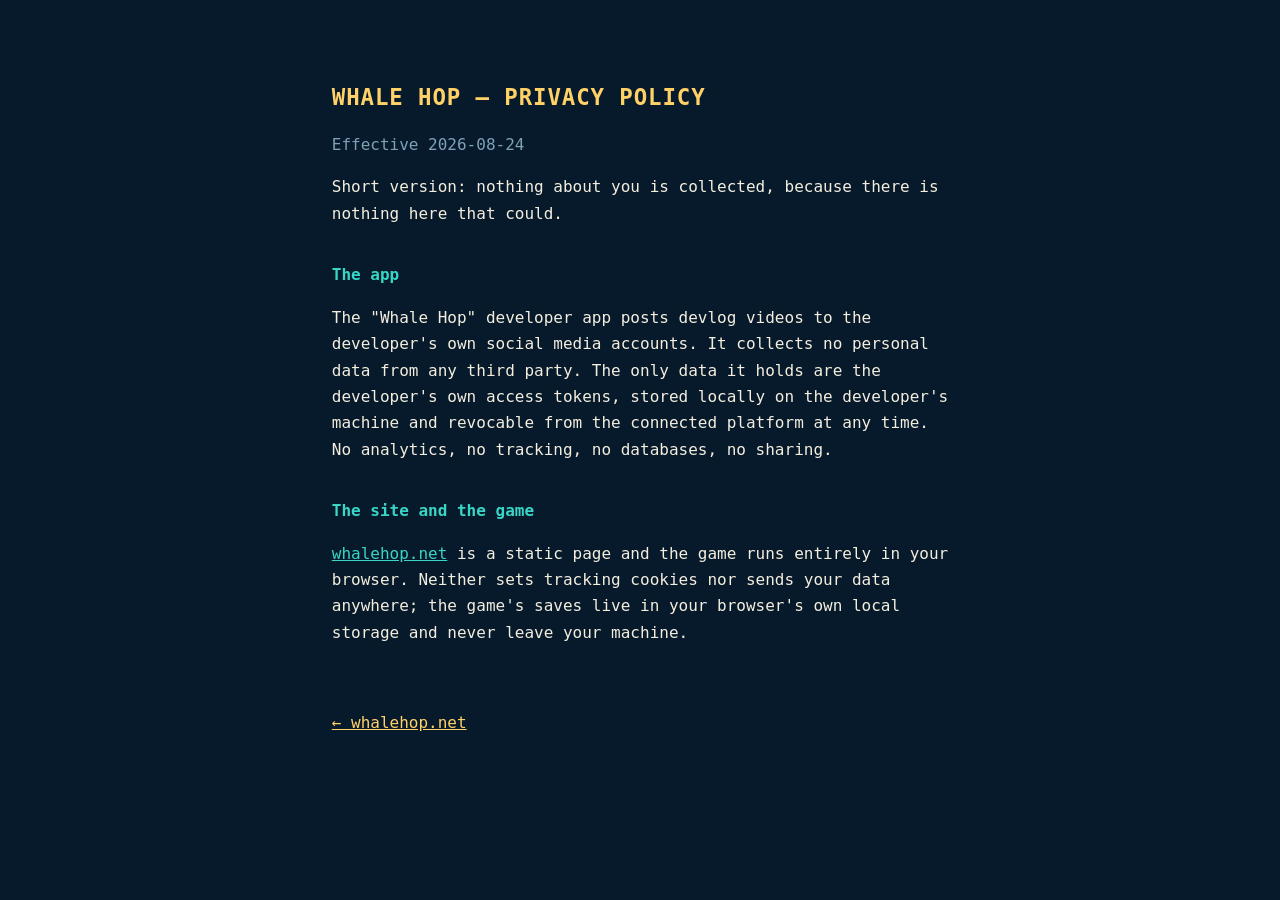
==== privacy.html @ 386e203c "Terms and privacy pages, because TikTok's app form wants URLs that resolve Two static pages in the s" ====
<!doctype html><html lang="en"><head><meta charset="utf-8">
<meta name="viewport" content="width=device-width,initial-scale=1">
<title>Privacy Policy — Whale Hop</title><style>
  body{margin:0;background:#071a2c;color:#f4eede;font:16px/1.65 "IBM Plex Mono",ui-monospace,Consolas,monospace;}
  main{max-width:64ch;margin:0 auto;padding:4rem 1.5rem 6rem;}
  h1{color:#ffd166;font-size:1.4rem;letter-spacing:.04em;}
  h2{color:#37d6c5;font-size:1rem;margin-top:2.2rem;}
  a{color:#37d6c5;} p{margin:1rem 0;} .dim{color:#7fa0b5;}
  .back{display:inline-block;margin-top:3rem;color:#ffd166;}
</style></head><body><main>
<h1>WHALE HOP — PRIVACY POLICY</h1>
<p class="dim">Effective 2026-08-24</p>
<p>Short version: nothing about you is collected, because there is nothing here that could.</p>
<h2>The app</h2>
<p>The "Whale Hop" developer app posts devlog videos to the developer's own social media
accounts. It collects no personal data from any third party. The only data it holds are the
developer's own access tokens, stored locally on the developer's machine and revocable from
the connected platform at any time. No analytics, no tracking, no databases, no sharing.</p>
<h2>The site and the game</h2>
<p><a href="https://whalehop.net">whalehop.net</a> is a static page and the game runs entirely
in your browser. Neither sets tracking cookies nor sends your data anywhere; the game's saves
live in your browser's own local storage and never leave your machine.</p>
<a class="back" href="https://whalehop.net">← whalehop.net</a>
</main></body></html>
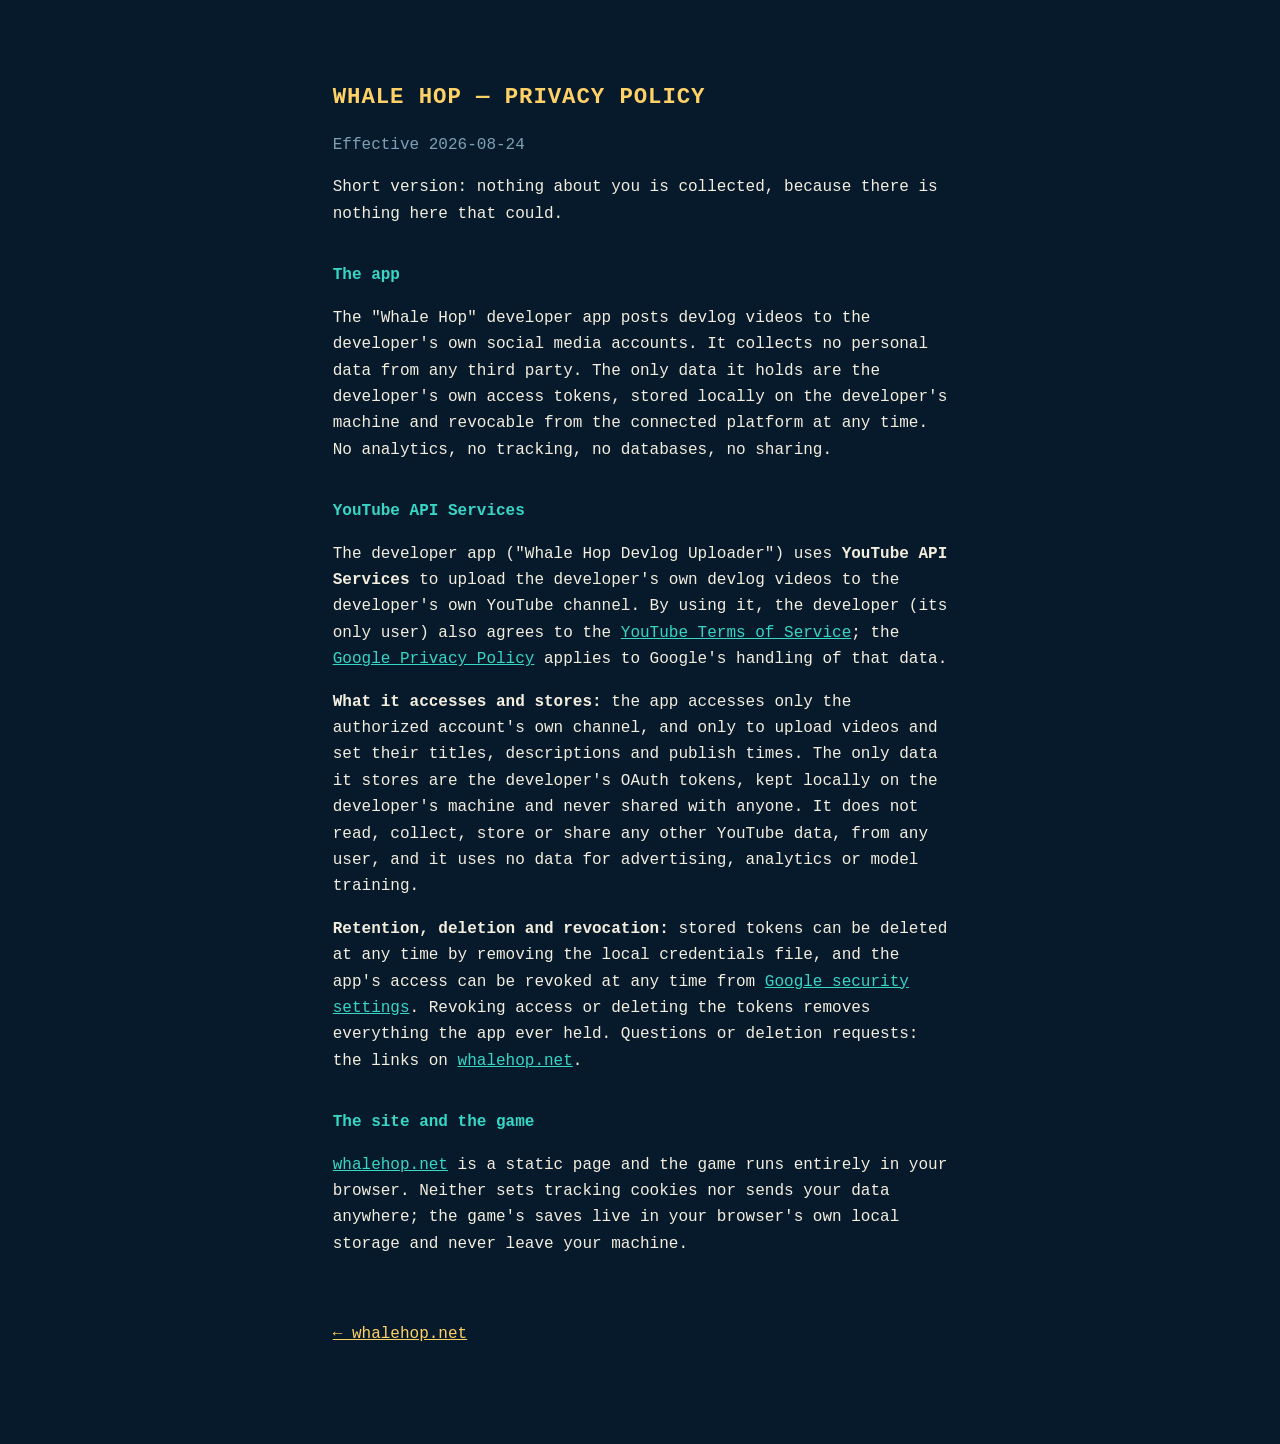
==== commit acc95bb9: "The privacy policy grows the YouTube API Services section the audit checks for Use of YouTube API Se" ====
--- a/privacy.html
+++ b/privacy.html
@@ -16,6 +16,23 @@
 accounts. It collects no personal data from any third party. The only data it holds are the
 developer's own access tokens, stored locally on the developer's machine and revocable from
 the connected platform at any time. No analytics, no tracking, no databases, no sharing.</p>
+<h2>YouTube API Services</h2>
+<p>The developer app ("Whale Hop Devlog Uploader") uses <b>YouTube API Services</b> to upload
+the developer's own devlog videos to the developer's own YouTube channel. By using it, the
+developer (its only user) also agrees to the
+<a href="https://www.youtube.com/t/terms">YouTube Terms of Service</a>; the
+<a href="https://policies.google.com/privacy">Google Privacy Policy</a> applies to Google's
+handling of that data.</p>
+<p><b>What it accesses and stores:</b> the app accesses only the authorized account's own
+channel, and only to upload videos and set their titles, descriptions and publish times. The
+only data it stores are the developer's OAuth tokens, kept locally on the developer's machine
+and never shared with anyone. It does not read, collect, store or share any other YouTube
+data, from any user, and it uses no data for advertising, analytics or model training.</p>
+<p><b>Retention, deletion and revocation:</b> stored tokens can be deleted at any time by
+removing the local credentials file, and the app's access can be revoked at any time from
+<a href="https://security.google.com/settings/security/permissions">Google security
+settings</a>. Revoking access or deleting the tokens removes everything the app ever held.
+Questions or deletion requests: the links on <a href="https://whalehop.net">whalehop.net</a>.</p>
 <h2>The site and the game</h2>
 <p><a href="https://whalehop.net">whalehop.net</a> is a static page and the game runs entirely
 in your browser. Neither sets tracking cookies nor sends your data anywhere; the game's saves
